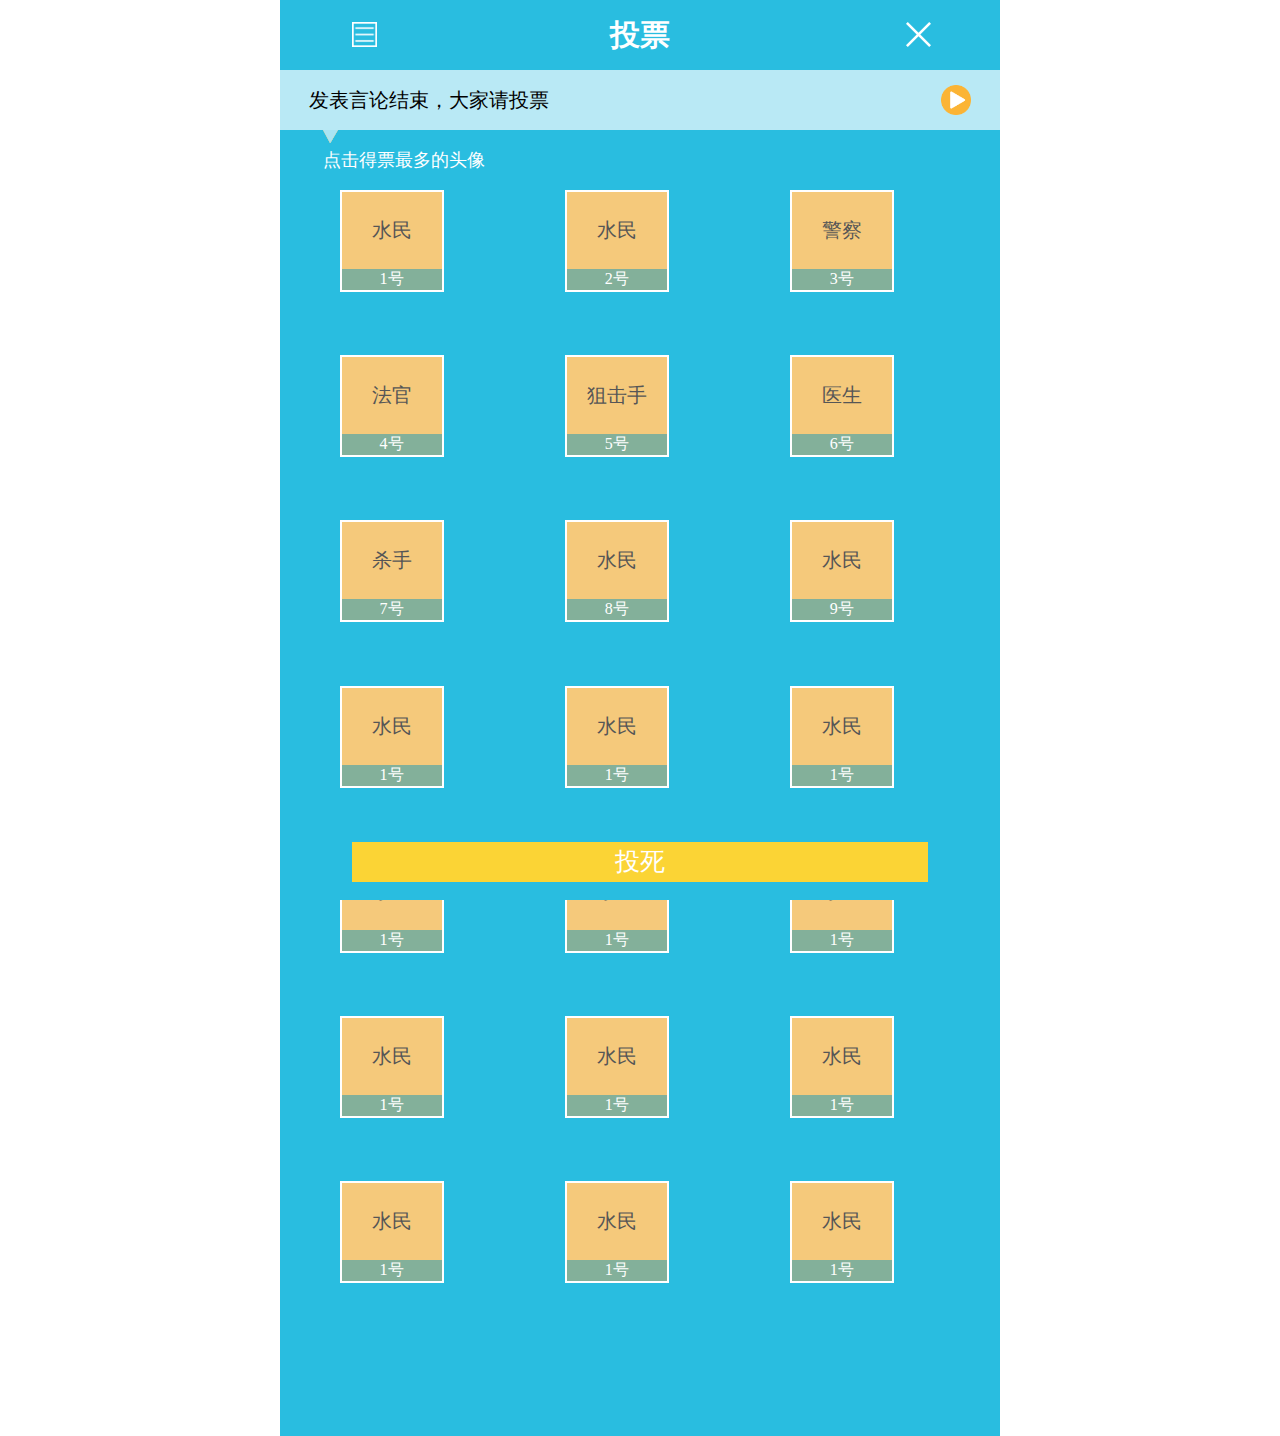
==== task7-2.html @ b96f8c5b "Add files via upload" ====
<!DOCTYPE html>
<html>
<head>
    <meta charset="utf-8">
    <title>任务七，一</title>
	<link rel="stylesheet" type="text/css" href="task7-2.css">
    <meta name="viewport" content="width=device-width, inital-scale=1.0,user-scalable=no"/>
</head>
<body>
    <header>
    <div class="header">
	    <div>
		<h2>投票</h2>
		<a class="header-left" href="#"></a>
		<a class="header-right" href="task7.html"></a>
		    <div class="column">
		    <p>发表言论结束，大家请投票</p>
			    <div>
			       <audio src="财富自由.MP3"  autoplay="autoplay" loop="loop"></audio>
			       <span></span>
			    </div>
		    </div>
			<div class="column-p">
			    <p >点击得票最多的头像</p>
				 <span class="colum-p-span"></span>
			</div>	
		</div>
		</div>
    </header>
	
	<div class="main">
		
			<div class="main-box">
				<div class="p-wrap">
				<p class="p-up">水民</p>
				<p class="p-down">1号</p>
				</div>
				<div class="sprite">
					<span class="sprite1"></span>
					<span class="sprite2"></span>
					<span class="sprite3"></span>
					<span class="sprite4"></span>
				</div>
			</div>
			
			<div class="main-box-1">
				<div class="p-wrap">
				<p class="p-up">水民</p>
				<p class="p-down">2号</p>
				</div>
				<div class="sprite">
					<span class="sprite1"></span>
					<span class="sprite2"></span>
					<span class="sprite3"></span>
					<span class="sprite4"></span>
				</div>
			</div>
			<div class="main-box">
				<div class="p-wrap">
				<p class="p-up">警察</p>
				<p class="p-down">3号</p>
				</div>
				<div class="sprite">
					<span class="sprite1"></span>
					<span class="sprite2"></span>
					<span class="sprite3"></span>
					<span class="sprite4"></span>
				</div>
			</div>
			<div class="main-box">
				<div class="p-wrap">
				<p class="p-up">法官</p>
				<p class="p-down">4号</p>
				</div>
				<div class="sprite">
					<span class="sprite1"></span>
					<span class="sprite2"></span>
					<span class="sprite3"></span>
					<span class="sprite4"></span>
				</div>
			</div>
			
			<div class="main-box-1">
				<div class="p-wrap">
				<p class="p-up">狙击手</p>
				<p class="p-down">5号</p>
				</div>
				<div class="sprite">
					<span class="sprite1"></span>
					<span class="sprite2"></span>
					<span class="sprite3"></span>
					<span class="sprite4"></span>
				</div>
			</div>
			<div class="main-box">
				<div class="p-wrap">
				<p class="p-up">医生</p>
				<p class="p-down">6号</p>
				</div>
				<div class="sprite">
					<span class="sprite1"></span>
					<span class="sprite2"></span>
					<span class="sprite3"></span>
					<span class="sprite4"></span>
				</div>
			</div>
			<div class="main-box">
				<div class="p-wrap">
				<p class="p-up">杀手</p>
				<p class="p-down">7号</p>
				</div>
				<div class="sprite">
					<span class="sprite1"></span>
					<span class="sprite2"></span>
					<span class="sprite3"></span>
					<span class="sprite4"></span>
				</div>
			</div>
			
			<div class="main-box-1">
				<div class="p-wrap">
				<p class="p-up">水民</p>
				<p class="p-down">8号</p>
				</div>
				<div class="sprite">
					<span class="sprite1"></span>
					<span class="sprite2"></span>
					<span class="sprite3"></span>
					<span class="sprite4"></span>
				</div>
			</div>
			<div class="main-box">
				<div class="p-wrap">
				<p class="p-up">水民</p>
				<p class="p-down">9号</p>
				</div>
				<div class="sprite">
					<span class="sprite1"></span>
					<span class="sprite2"></span>
					<span class="sprite3"></span>
					<span class="sprite4"></span>
				</div>
			</div>
			<div class="main-box">
				<div class="p-wrap">
				<p class="p-up">水民</p>
				<p class="p-down">1号</p>
				</div>
				<div class="sprite">
					<span class="sprite1"></span>
					<span class="sprite2"></span>
					<span class="sprite3"></span>
					<span class="sprite4"></span>
				</div>
			</div>
			
			<div class="main-box-1">
				<div class="p-wrap">
				<p class="p-up">水民</p>
				<p class="p-down">1号</p>
				</div>
				<div class="sprite">
					<span class="sprite1"></span>
					<span class="sprite2"></span>
					<span class="sprite3"></span>
					<span class="sprite4"></span>
				</div>
			</div>
			<div class="main-box">
				<div class="p-wrap">
				<p class="p-up">水民</p>
				<p class="p-down">1号</p>
				</div>
				<div class="sprite">
					<span class="sprite1"></span>
					<span class="sprite2"></span>
					<span class="sprite3"></span>
					<span class="sprite4"></span>
				</div>
			</div>
			<div class="main-box">
				<div class="p-wrap">
				<p class="p-up">水民</p>
				<p class="p-down">1号</p>
				</div>
				<div class="sprite">
					<span class="sprite1"></span>
					<span class="sprite2"></span>
					<span class="sprite3"></span>
					<span class="sprite4"></span>
				</div>
			</div>
			
			<div class="main-box-1">
				<div class="p-wrap">
				<p class="p-up">水民</p>
				<p class="p-down">1号</p>
				</div>
				<div class="sprite">
					<span class="sprite1"></span>
					<span class="sprite2"></span>
					<span class="sprite3"></span>
					<span class="sprite4"></span>
				</div>
			</div>
			<div class="main-box">
				<div class="p-wrap">
				<p class="p-up">水民</p>
				<p class="p-down">1号</p>
				</div>
				<div class="sprite">
					<span class="sprite1"></span>
					<span class="sprite2"></span>
					<span class="sprite3"></span>
					<span class="sprite4"></span>
				</div>
			</div>
			<div class="main-box">
				<div class="p-wrap">
				<p class="p-up">水民</p>
				<p class="p-down">1号</p>
				</div>
				<div class="sprite">
					<span class="sprite1"></span>
					<span class="sprite2"></span>
					<span class="sprite3"></span>
					<span class="sprite4"></span>
				</div>
			</div>
			
			<div class="main-box-1">
				<div class="p-wrap">
				<p class="p-up">水民</p>
				<p class="p-down">1号</p>
				</div>
				<div class="sprite">
					<span class="sprite1"></span>
					<span class="sprite2"></span>
					<span class="sprite3"></span>
					<span class="sprite4"></span>
				</div>
			</div>
			<div class="main-box">
				<div class="p-wrap">
				<p class="p-up">水民</p>
				<p class="p-down">1号</p>
				</div>
				<div class="sprite">
					<span class="sprite1"></span>
					<span class="sprite2"></span>
					<span class="sprite3"></span>
					<span class="sprite4"></span>
				</div>
			</div>
			<div class="main-box">
				<div class="p-wrap">
				<p class="p-up">水民</p>
				<p class="p-down">1号</p>
				</div>
				<div class="sprite">
					<span class="sprite1"></span>
					<span class="sprite2"></span>
					<span class="sprite3"></span>
					<span class="sprite4"></span>
				</div>
			</div>
			
			<div class="main-box-1">
				<div class="p-wrap">
				<p class="p-up">水民</p>
				<p class="p-down">1号</p>
				</div>
				<div class="sprite">
					<span class="sprite1"></span>
					<span class="sprite2"></span>
					<span class="sprite3"></span>
					<span class="sprite4"></span>
				</div>
			</div>
			<div class="main-box">
				<div class="p-wrap">
				<p class="p-up">水民</p>
				<p class="p-down">1号</p>
				</div>
				<div class="sprite">
					<span class="sprite1"></span>
					<span class="sprite2"></span>
					<span class="sprite3"></span>
					<span class="sprite4"></span>
				</div>
			</div>
    
    </div>
	<footer>
	   
		    <a href="task7-3.html">
			    <button type="button" class="footer-btn">投死</button>
			</a>
	</footer>
















</body>
</html>
---- task7-2.css ----
@charset="utf-8";
*{
    margin:0;
	padding:0;
	max-width:720px;
	margin:0 auto;
}
.header{
	 position:fixed;
	 text-align:center;
    height:70px;
	width:100%;
    background: #29bde0;
	line-height:70px;
	font-size:20px;
	color:#fff;
	z-index:10; 
 }
 .header a, .header>span{
    position: absolute;
    display: inline-block;
    background-size: 100%;
    top: 31%;
}
 .header-left{
	 
	width:25px;
    height:25px;
    background-image: url(images/12.png);
	margin-left:-40%;
 }
 .header-right{
	 width:25px;
	 height:25px;
	 background-image:url(images/11.png);
	 margin-left:37%;
 }
 .column{
   height:60px;
   background:#b9e9f5;
   line-height:60px;
   font-size:20px;
   vertical-align:middle;
}
.column p{
	float:left;
	margin-left:4%;
	display:inline-block;
	margin-bottom:0;
	color:#000;	
}
.column>div>span{
	float:right;
	display:inline-block;
	width:30px;
	height:30px;
	background-image:url(images/14.png);
	background-size:30px;
	margin-top:15px;
	margin-right:4%;
}
 .column-p{
	 color:#fff;
	 font-size:18px;
	 height:60px;
	 line-height:60px;
	 position:relative;
	 background:#29bde0;
	 text-align:left;
	 padding:0 6%;	
 }
 .colum-p-span{
	 position:absolute;
	 width:15px;
	height:13px;
	background-image:url(images/13.png);
	background-size:15px;
	margin-top:-60px;
 }
  /*下部分*/
footer{
    vertical-align: middle;
    position: fixed;
    bottom:0;
    left:0;
    right:0;
    height:70px;
    line-height: 70px;
    text-align: center;
    background: #29bde0;	
}
.footer-btn{
	color:#fff;
	background:#fbd435;
	border:none;
	width:80%;
	height:40px;
	font-size:25px;	
}
.footer-btn:hover{
	color:#565656;
}
 /*内容*/
 .main{
	 padding:190px 0 90px 0;
	 background:#29bde0;	 
}

.main-box{
	width: 30%;
	display: inline-block;
	margin:0 .5%;
	text-align:center;
	vertical-align:middle;
}
.main-box-1{
	width: 30%;
	display: inline-block;
	margin:0 0.2%;
	text-align:center;
	vertical-align:middle;
}
 .main-box:hover .sprite{
	visibility:visible;
}
.main-box-1:hover .sprite{
	visibility:visible;
}
.p-wrap{
	border:2px solid #fff;
	background:#f5c97b;
	display:inline-block;
	min-width:100px;
	position:relative;	
}
.p-up{
	margin:25% auto;
	font-size:20px;
	white-space:nowrap;
	background:#f5c97b;
	color:#565656;	
}
 .p-down{
	 background:#83b09a;
	 color:#fff;
	 margin:0;
	 
 }
 .sprite{
	 
	 display:flex;
	 min-width:100px;
	 height:20px;
	 width:33.33%;
	 visibility:hidden;
	 margin:10% auto;
 }
 .sprite span{
	 display:inline-block;
	 background-color:#fff;
	 margin:0 auto;
	 background-image:url(images/img.png);
	 background-repeat:no-repeat; 
	 background-size:20px auto;
	 width:20px;
	 height:20px;
 }
  .sprite1{
	  background-position:0 -40px;  
  }
   .sprite2{
	  background-position:0 -60px;  
  }
   .sprite3{
	  background-position:0 0px;  
  }
   .sprite3{
	  background-position:0 -20px;  
  }
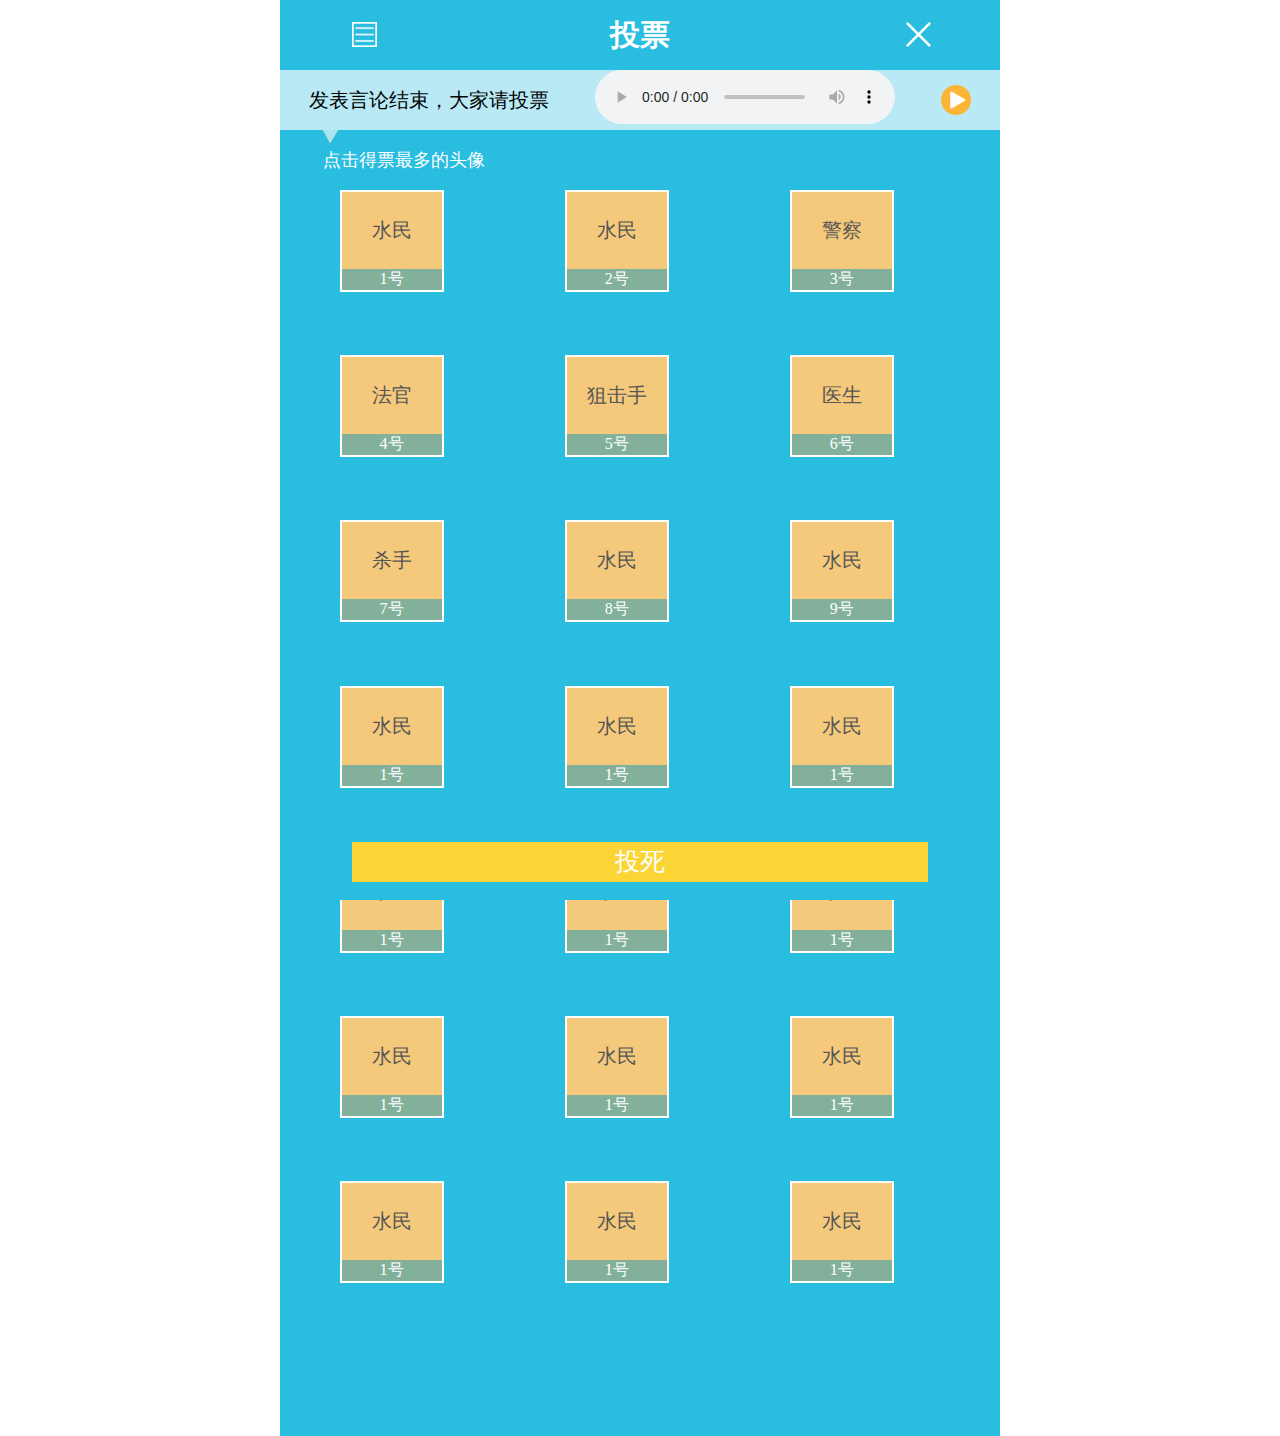
==== commit a1441c05: "Update task7-2.html" ====
--- a/task7-2.html
+++ b/task7-2.html
@@ -16,7 +16,9 @@
 		    <div class="column">
 		    <p>发表言论结束，大家请投票</p>
 			    <div>
-			       <audio src="财富自由.MP3"  autoplay="autoplay" loop="loop"></audio>
+				<audio autoplay="autoplay" controls="controls">
+                                     <source src="财富自由.MP3" type="audio/mpeg">
+                                </audio>
 			       <span></span>
 			    </div>
 		    </div>
@@ -316,4 +318,4 @@
 </body>
 </html>	
 
-	+	
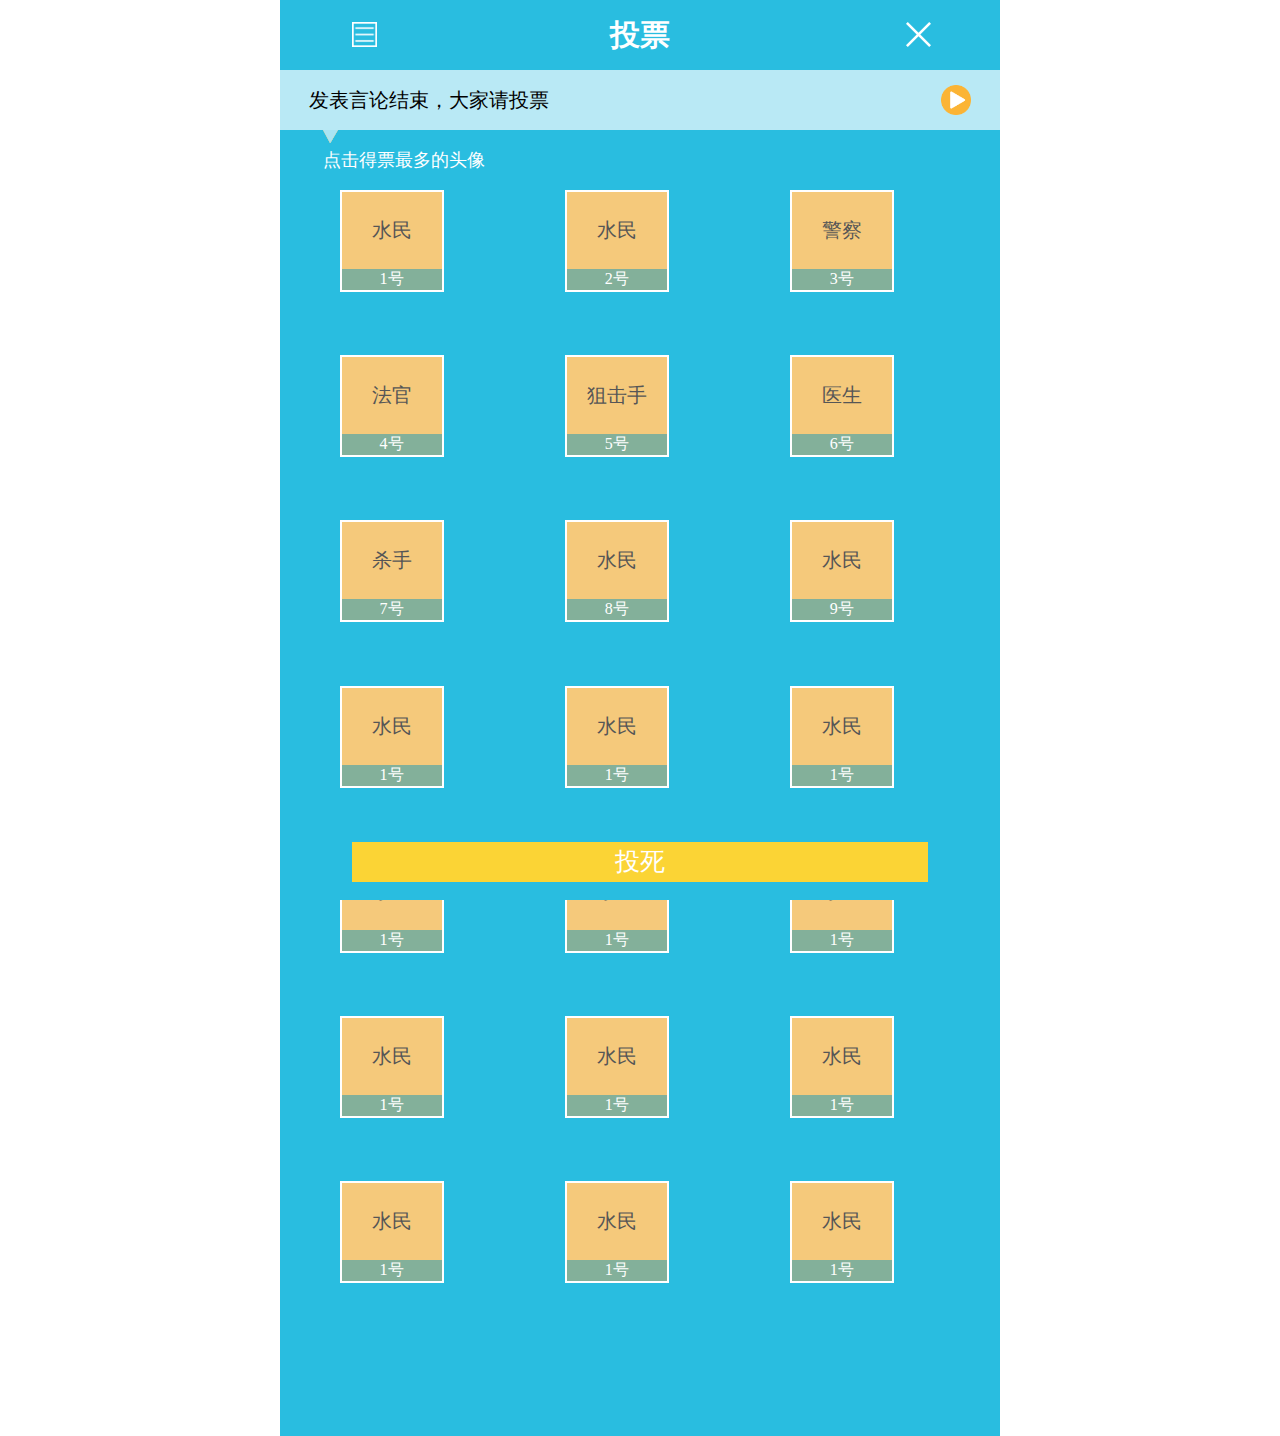
==== commit 59c54636: "Update task7-2.html" ====
--- a/task7-2.html
+++ b/task7-2.html
@@ -16,9 +16,7 @@
 		    <div class="column">
 		    <p>发表言论结束，大家请投票</p>
 			    <div>
-				<audio autoplay="autoplay" controls="controls">
-                                     <source src="财富自由.MP3" type="audio/mpeg">
-                                </audio>
+				<audio src="花心.mp3" autoplay="autoplay" loop="loop"></audio>
 			       <span></span>
 			    </div>
 		    </div>
@@ -290,8 +288,7 @@
 					<span class="sprite3"></span>
 					<span class="sprite4"></span>
 				</div>
-			</div>
-    
+  		</div> 
     </div>
 	<footer>
 	   
@@ -299,22 +296,6 @@
 			    <button type="button" class="footer-btn">投死</button>
 			</a>
 	</footer>
-
-
-
-
-
-
-
-
-
-
-
-
-
-
-
-
 </body>
 </html>	
 
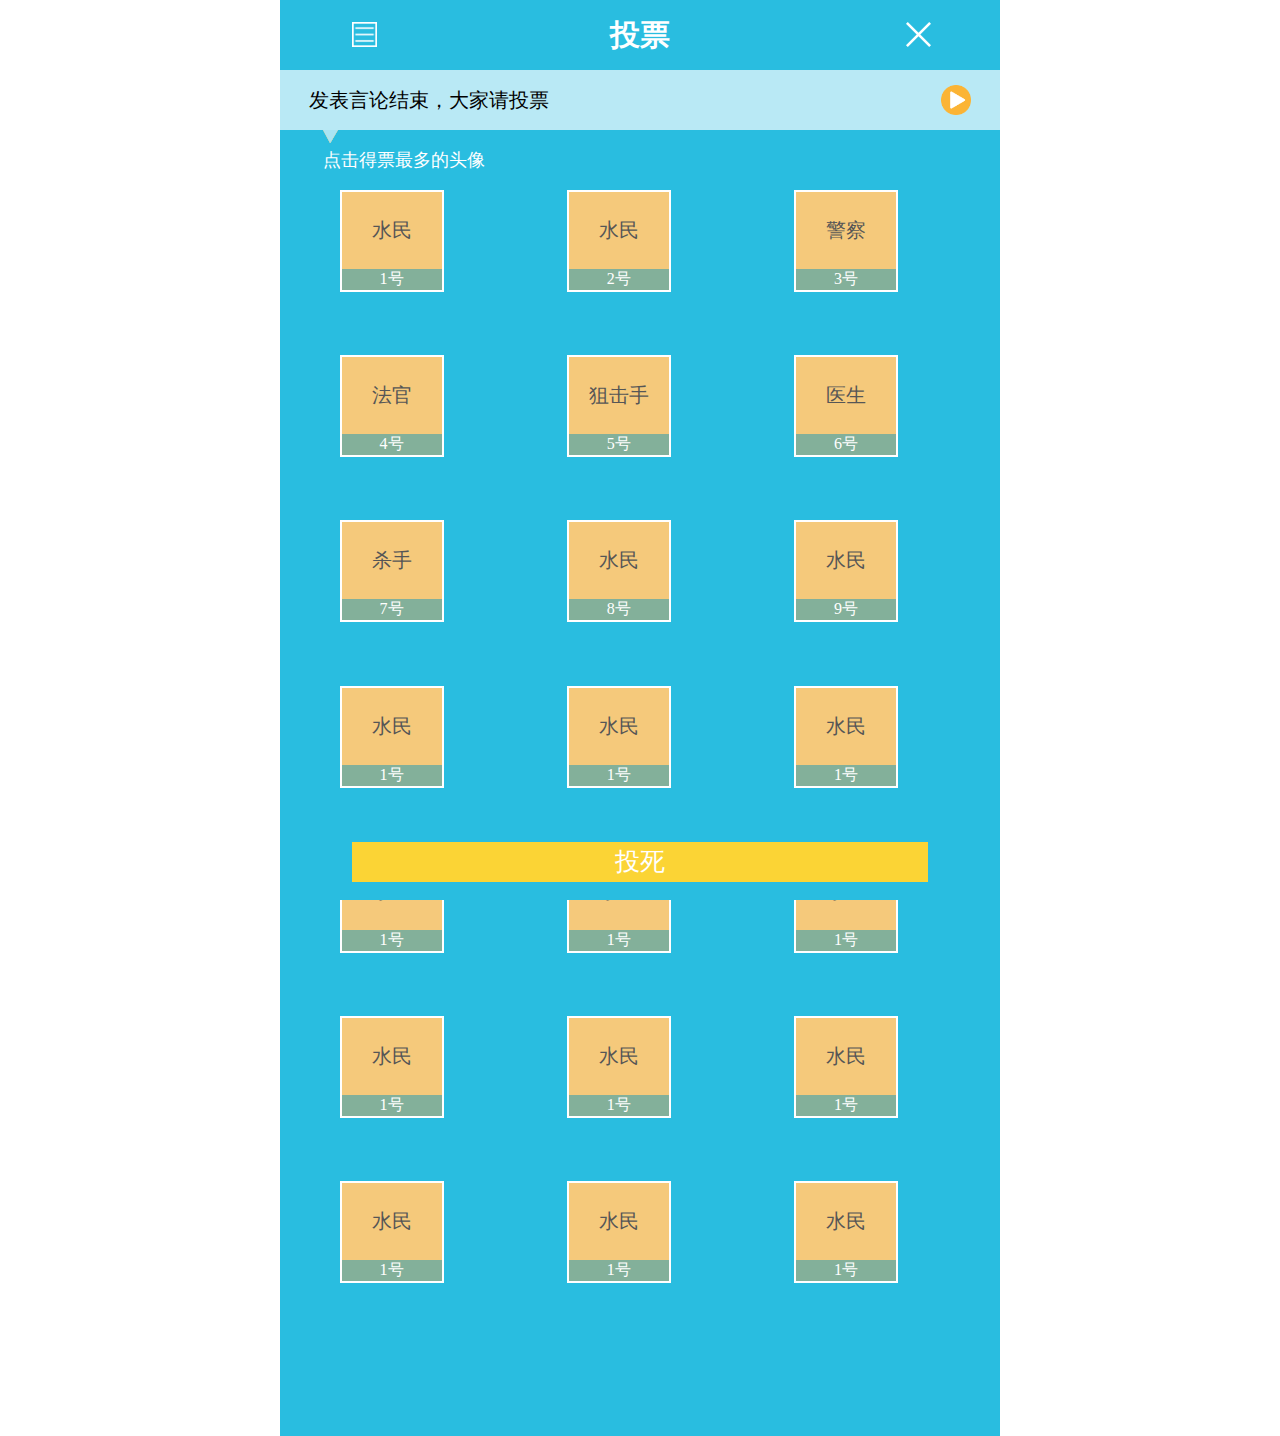
==== commit c684eac8: "Update task7-2.html" ====
--- a/task7-2.html
+++ b/task7-2.html
@@ -16,7 +16,7 @@
 		    <div class="column">
 		    <p>发表言论结束，大家请投票</p>
 			    <div>
-				<audio src="花心.mp3" autoplay="autoplay" loop="loop"></audio>
+				<audio src="财富自由.mp3" autoplay="autoplay" loop="loop"></audio>
 			       <span></span>
 			    </div>
 		    </div>
@@ -43,7 +43,7 @@
 				</div>
 			</div>
 			
-			<div class="main-box-1">
+			<div class="main-box">
 				<div class="p-wrap">
 				<p class="p-up">水民</p>
 				<p class="p-down">2号</p>
@@ -80,7 +80,7 @@
 				</div>
 			</div>
 			
-			<div class="main-box-1">
+			<div class="main-box">
 				<div class="p-wrap">
 				<p class="p-up">狙击手</p>
 				<p class="p-down">5号</p>
@@ -117,7 +117,7 @@
 				</div>
 			</div>
 			
-			<div class="main-box-1">
+			<div class="main-box">
 				<div class="p-wrap">
 				<p class="p-up">水民</p>
 				<p class="p-down">8号</p>
@@ -154,118 +154,118 @@
 				</div>
 			</div>
 			
-			<div class="main-box-1">
-				<div class="p-wrap">
-				<p class="p-up">水民</p>
-				<p class="p-down">1号</p>
-				</div>
-				<div class="sprite">
-					<span class="sprite1"></span>
-					<span class="sprite2"></span>
-					<span class="sprite3"></span>
-					<span class="sprite4"></span>
-				</div>
-			</div>
-			<div class="main-box">
-				<div class="p-wrap">
-				<p class="p-up">水民</p>
-				<p class="p-down">1号</p>
-				</div>
-				<div class="sprite">
-					<span class="sprite1"></span>
-					<span class="sprite2"></span>
-					<span class="sprite3"></span>
-					<span class="sprite4"></span>
-				</div>
-			</div>
-			<div class="main-box">
-				<div class="p-wrap">
-				<p class="p-up">水民</p>
-				<p class="p-down">1号</p>
-				</div>
-				<div class="sprite">
-					<span class="sprite1"></span>
-					<span class="sprite2"></span>
-					<span class="sprite3"></span>
-					<span class="sprite4"></span>
-				</div>
-			</div>
-			
-			<div class="main-box-1">
-				<div class="p-wrap">
-				<p class="p-up">水民</p>
-				<p class="p-down">1号</p>
-				</div>
-				<div class="sprite">
-					<span class="sprite1"></span>
-					<span class="sprite2"></span>
-					<span class="sprite3"></span>
-					<span class="sprite4"></span>
-				</div>
-			</div>
-			<div class="main-box">
-				<div class="p-wrap">
-				<p class="p-up">水民</p>
-				<p class="p-down">1号</p>
-				</div>
-				<div class="sprite">
-					<span class="sprite1"></span>
-					<span class="sprite2"></span>
-					<span class="sprite3"></span>
-					<span class="sprite4"></span>
-				</div>
-			</div>
-			<div class="main-box">
-				<div class="p-wrap">
-				<p class="p-up">水民</p>
-				<p class="p-down">1号</p>
-				</div>
-				<div class="sprite">
-					<span class="sprite1"></span>
-					<span class="sprite2"></span>
-					<span class="sprite3"></span>
-					<span class="sprite4"></span>
-				</div>
-			</div>
-			
-			<div class="main-box-1">
-				<div class="p-wrap">
-				<p class="p-up">水民</p>
-				<p class="p-down">1号</p>
-				</div>
-				<div class="sprite">
-					<span class="sprite1"></span>
-					<span class="sprite2"></span>
-					<span class="sprite3"></span>
-					<span class="sprite4"></span>
-				</div>
-			</div>
-			<div class="main-box">
-				<div class="p-wrap">
-				<p class="p-up">水民</p>
-				<p class="p-down">1号</p>
-				</div>
-				<div class="sprite">
-					<span class="sprite1"></span>
-					<span class="sprite2"></span>
-					<span class="sprite3"></span>
-					<span class="sprite4"></span>
-				</div>
-			</div>
-			<div class="main-box">
-				<div class="p-wrap">
-				<p class="p-up">水民</p>
-				<p class="p-down">1号</p>
-				</div>
-				<div class="sprite">
-					<span class="sprite1"></span>
-					<span class="sprite2"></span>
-					<span class="sprite3"></span>
-					<span class="sprite4"></span>
-				</div>
-			</div>
-			
-			<div class="main-box-1">
+			<div class="main-box">
+				<div class="p-wrap">
+				<p class="p-up">水民</p>
+				<p class="p-down">1号</p>
+				</div>
+				<div class="sprite">
+					<span class="sprite1"></span>
+					<span class="sprite2"></span>
+					<span class="sprite3"></span>
+					<span class="sprite4"></span>
+				</div>
+			</div>
+			<div class="main-box">
+				<div class="p-wrap">
+				<p class="p-up">水民</p>
+				<p class="p-down">1号</p>
+				</div>
+				<div class="sprite">
+					<span class="sprite1"></span>
+					<span class="sprite2"></span>
+					<span class="sprite3"></span>
+					<span class="sprite4"></span>
+				</div>
+			</div>
+			<div class="main-box">
+				<div class="p-wrap">
+				<p class="p-up">水民</p>
+				<p class="p-down">1号</p>
+				</div>
+				<div class="sprite">
+					<span class="sprite1"></span>
+					<span class="sprite2"></span>
+					<span class="sprite3"></span>
+					<span class="sprite4"></span>
+				</div>
+			</div>
+			
+			<div class="main-box">
+				<div class="p-wrap">
+				<p class="p-up">水民</p>
+				<p class="p-down">1号</p>
+				</div>
+				<div class="sprite">
+					<span class="sprite1"></span>
+					<span class="sprite2"></span>
+					<span class="sprite3"></span>
+					<span class="sprite4"></span>
+				</div>
+			</div>
+			<div class="main-box">
+				<div class="p-wrap">
+				<p class="p-up">水民</p>
+				<p class="p-down">1号</p>
+				</div>
+				<div class="sprite">
+					<span class="sprite1"></span>
+					<span class="sprite2"></span>
+					<span class="sprite3"></span>
+					<span class="sprite4"></span>
+				</div>
+			</div>
+			<div class="main-box">
+				<div class="p-wrap">
+				<p class="p-up">水民</p>
+				<p class="p-down">1号</p>
+				</div>
+				<div class="sprite">
+					<span class="sprite1"></span>
+					<span class="sprite2"></span>
+					<span class="sprite3"></span>
+					<span class="sprite4"></span>
+				</div>
+			</div>
+			
+			<div class="main-box">
+				<div class="p-wrap">
+				<p class="p-up">水民</p>
+				<p class="p-down">1号</p>
+				</div>
+				<div class="sprite">
+					<span class="sprite1"></span>
+					<span class="sprite2"></span>
+					<span class="sprite3"></span>
+					<span class="sprite4"></span>
+				</div>
+			</div>
+			<div class="main-box">
+				<div class="p-wrap">
+				<p class="p-up">水民</p>
+				<p class="p-down">1号</p>
+				</div>
+				<div class="sprite">
+					<span class="sprite1"></span>
+					<span class="sprite2"></span>
+					<span class="sprite3"></span>
+					<span class="sprite4"></span>
+				</div>
+			</div>
+			<div class="main-box">
+				<div class="p-wrap">
+				<p class="p-up">水民</p>
+				<p class="p-down">1号</p>
+				</div>
+				<div class="sprite">
+					<span class="sprite1"></span>
+					<span class="sprite2"></span>
+					<span class="sprite3"></span>
+					<span class="sprite4"></span>
+				</div>
+			</div>
+			
+			<div class="main-box">
 				<div class="p-wrap">
 				<p class="p-up">水民</p>
 				<p class="p-down">1号</p>
--- a/task7-2.css
+++ b/task7-2.css
@@ -116,7 +116,7 @@
 .main-box-1{
 	width: 30%;
 	display: inline-block;
-	margin:0 0.2%;
+	margin:0 0.5%;
 	text-align:center;
 	vertical-align:middle;
 }
